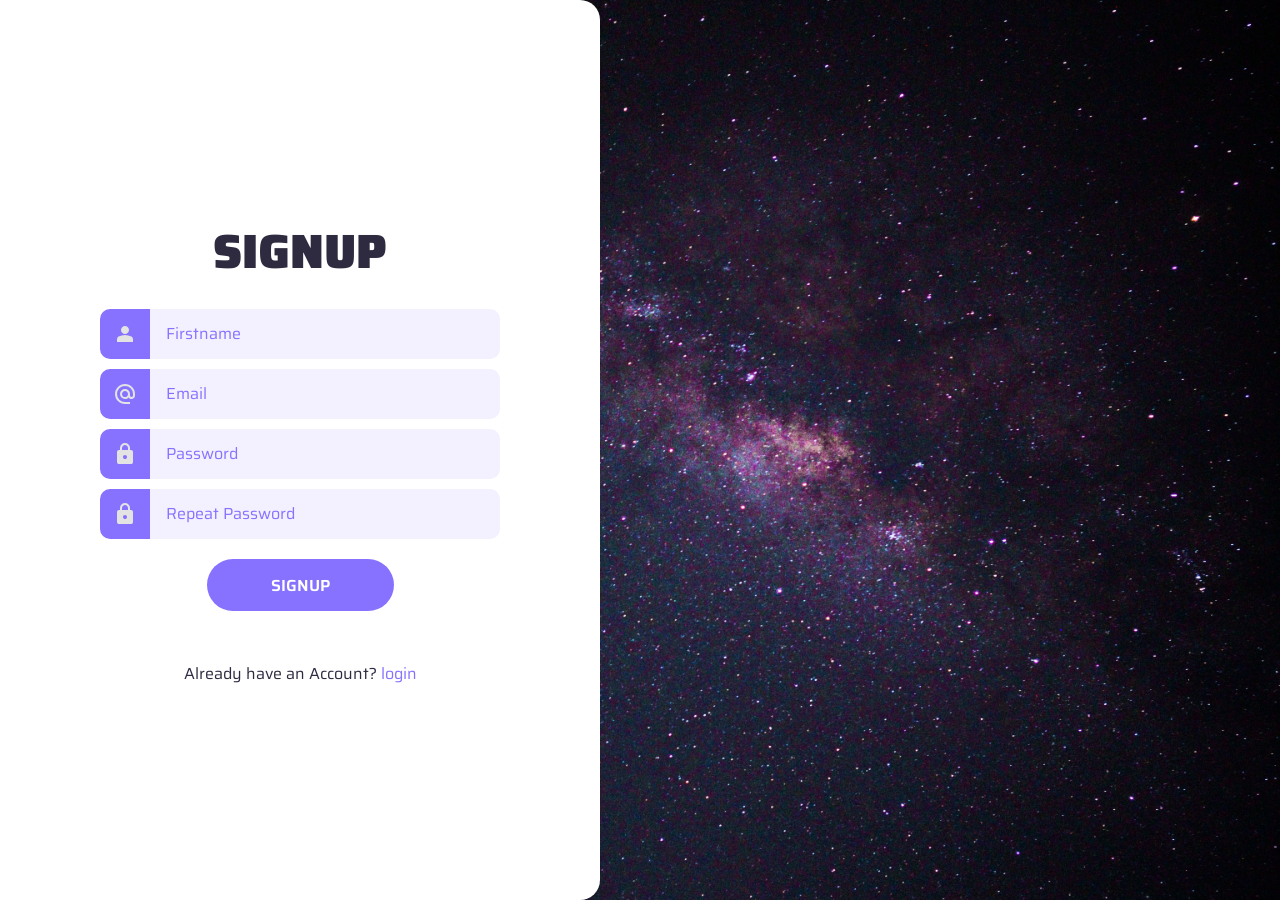
==== index.html @ 73fb26da "Yes" ====
<!DOCTYPE html>
<html lang="en">
<head>
    <meta charset="UTF-8">
    <meta name="viewport" content="width=device-width, initial-scale=1.0">
    <title>Sign Up</title>
    <link rel="stylesheet" href="style5.css">
    <script type="javascipt" src="javascript.js" defer></script>
</head>
<body>
    <div class="wrapper">
        <h1>Signup</h1>
            <form>
                <div>
                    <label for="firstname-input">
                        <svg xmlns="http://www.w3.org/2000/svg" height="24px" viewBox="0 -960 960 960" width="24px" fill="#e3e3e3"><path d="M367-527q-47-47-47-113t47-113q47-47 113-47t113 47q47 47 47 113t-47 113q-47 47-113 47t-113-47ZM160-160v-112q0-34 17.5-62.5T224-378q62-31 126-46.5T480-440q66 0 130 15.5T736-378q29 15 46.5 43.5T800-272v112H160Z"/></svg>
                    </label>
                    <input type="text" name="firstname" id="firstname-input" placeholder="Firstname">
                </div>
                <div>
                    <label for="email-input"><svg xmlns="http://www.w3.org/2000/svg" height="24px" viewBox="0 -960 960 960" width="24px" fill="#e3e3e3"><path d="M480-80q-83 0-156-31.5T197-197q-54-54-85.5-127T80-480q0-83 31.5-156T197-763q54-54 127-85.5T480-880q83 0 156 31.5T763-763q54 54 85.5 127T880-480v58q0 59-40.5 100.5T740-280q-35 0-66-15t-52-43q-29 29-65.5 43.5T480-280q-83 0-141.5-58.5T280-480q0-83 58.5-141.5T480-680q83 0 141.5 58.5T680-480v58q0 26 17 44t43 18q26 0 43-18t17-44v-58q0-134-93-227t-227-93q-134 0-227 93t-93 227q0 134 93 227t227 93h200v80H480Zm85-315q35-35 35-85t-35-85q-35-35-85-35t-85 35q-35 35-35 85t35 85q35 35 85 35t85-35Z"/></svg></label>
                    <input type="email" name="email" id="email-input" placeholder="Email">
                </div>
                <div>
                    <label for="password-input"><svg xmlns="http://www.w3.org/2000/svg" height="24px" viewBox="0 -960 960 960" width="24px" fill="#e3e3e3"><path d="M240-80q-33 0-56.5-23.5T160-160v-400q0-33 23.5-56.5T240-640h40v-80q0-83 58.5-141.5T480-920q83 0 141.5 58.5T680-720v80h40q33 0 56.5 23.5T800-560v400q0 33-23.5 56.5T720-80H240Zm296.5-223.5Q560-327 560-360t-23.5-56.5Q513-440 480-440t-56.5 23.5Q400-393 400-360t23.5 56.5Q447-280 480-280t56.5-23.5ZM360-640h240v-80q0-50-35-85t-85-35q-50 0-85 35t-35 85v80Z"/></svg></label>
                    <input type="password" name="password" id="password-input" placeholder="Password">
                </div>
                <div>
                    <label for="repeat-password-input"><svg xmlns="http://www.w3.org/2000/svg" height="24px" viewBox="0 -960 960 960" width="24px" fill="#e3e3e3"><path d="M240-80q-33 0-56.5-23.5T160-160v-400q0-33 23.5-56.5T240-640h40v-80q0-83 58.5-141.5T480-920q83 0 141.5 58.5T680-720v80h40q33 0 56.5 23.5T800-560v400q0 33-23.5 56.5T720-80H240Zm296.5-223.5Q560-327 560-360t-23.5-56.5Q513-440 480-440t-56.5 23.5Q400-393 400-360t23.5 56.5Q447-280 480-280t56.5-23.5ZM360-640h240v-80q0-50-35-85t-85-35q-50 0-85 35t-35 85v80Z"/></svg></label>
                    <input type="password" name="repeat-password" id="repeat-password-input" placeholder="Repeat Password">
                </div>
                <button type="submit">Signup</button>
            </form>
            <p>Already have an Account? <a href="login.html">login</a></p>
    </div>
</body>
</html>
---- style5.css ----
@import url('https://fonts.googleapis.com/css2?family=Poppins:ital,wght@0,100;0,200;0,300;0,400;0,500;0,600;0,700;0,800;0,900;1,100;1,200;1,300;1,400;1,500;1,600;1,700;1,800;1,900&family=Saira:ital,wght@0,100..900;1,100..900&display=swap');
:root{
    --accent-color:#8672FF;
    --base-color:white;
    --text-color:#2E2B41;
    --input-color:#F3F0FF;
}
*{
    margin:0;
    padding:0;
}
html{
    font-family: "Saira", sans-serif;
    font-size:12pt;
    color:var(--text-color);
    text-align:center;
}
body{
    min-height:100vh;
    background-image:url(pexels-yoka-2162789112-38952876.jpg);
    background-size:cover;
    background-position:right;
    overflow:hidden;
}
.wrapper{
    box-sizing:border-box;
    background-color:var(--base-color);
    height:100vh;
    width:max(40%,600px);
    padding:10px;
    border-radius:0 20px 20px 0;
    display:flex;
    flex-direction:column;
    align-items:center;
    justify-content:center;
}
h1{
    font-size:3rem;
    font-weight:900;
    text-transform:uppercase;
}
form{
    width:min(400px,100%);
    margin-top:20px;
    margin-bottom:50px;
    display:flex;
    flex-direction:column;
    align-items:center;
    gap:10px;
}
form > div{
    width:100%;
    display:flex;
    justify-content:center;
}
form label{
    flex-shrink:0;
    height: 50px;
    width:50px;
    background-color:var(--accent-color);
    fill:var(--base-color);
    color:var(--base-color);
    border-radius: 10px 0 0 10px;
    display:flex;
    justify-content:center;
    align-items:center;
    font-size: 1.5rem;
    font-weight: 500;
}
form input{
    box-sizing:border-box;
    flex-grow:1;
    min-width: 0;
    height:50px;
    padding:1em;
    font:inherit;
    border-radius:0 10px 10px 0;
    border:2px solid var(--input-color);
    border-left:none;
    background-color:var(--input-color);
}
form input:hover{
    border:2px solid var(--accent-color);
}
form input:focus{
    outline:none;
    border-color:var(--text-color);
}
div:has(input:focus) > label{
    background-color:var(--text-color);
}
form input::placeholder{
    color:var(--accent-color);
    opacity:1;
}
form button{
   margin-top:10px;
   border:none;
   border-radius:1000px;
   padding: 0.85em 4em;
   background-color:var(--accent-color);
   color:var(--base-color);
   font:inherit;
   font-weight:600;
   text-transform:uppercase;
   cursor:pointer;
   transition: 150ms ease;
}
form button:hover{
    background-color:var(--text-color);
}
form button:focus{
    outline:none;
    background-color:var(--text-color);
}
a{
    text-decoration:none;
    color:var(--accent-color);
}
a:hover{
    text-decoration:underline;
}
@media(max-width: 1100px){
    .wrapper{
        width:min(600px,100%);
        border-radius:0;
    }
}
form div.incorrect label{
    background-color:#f06272;
}
form div.incorrect input{
    border-color:#f06272;
}
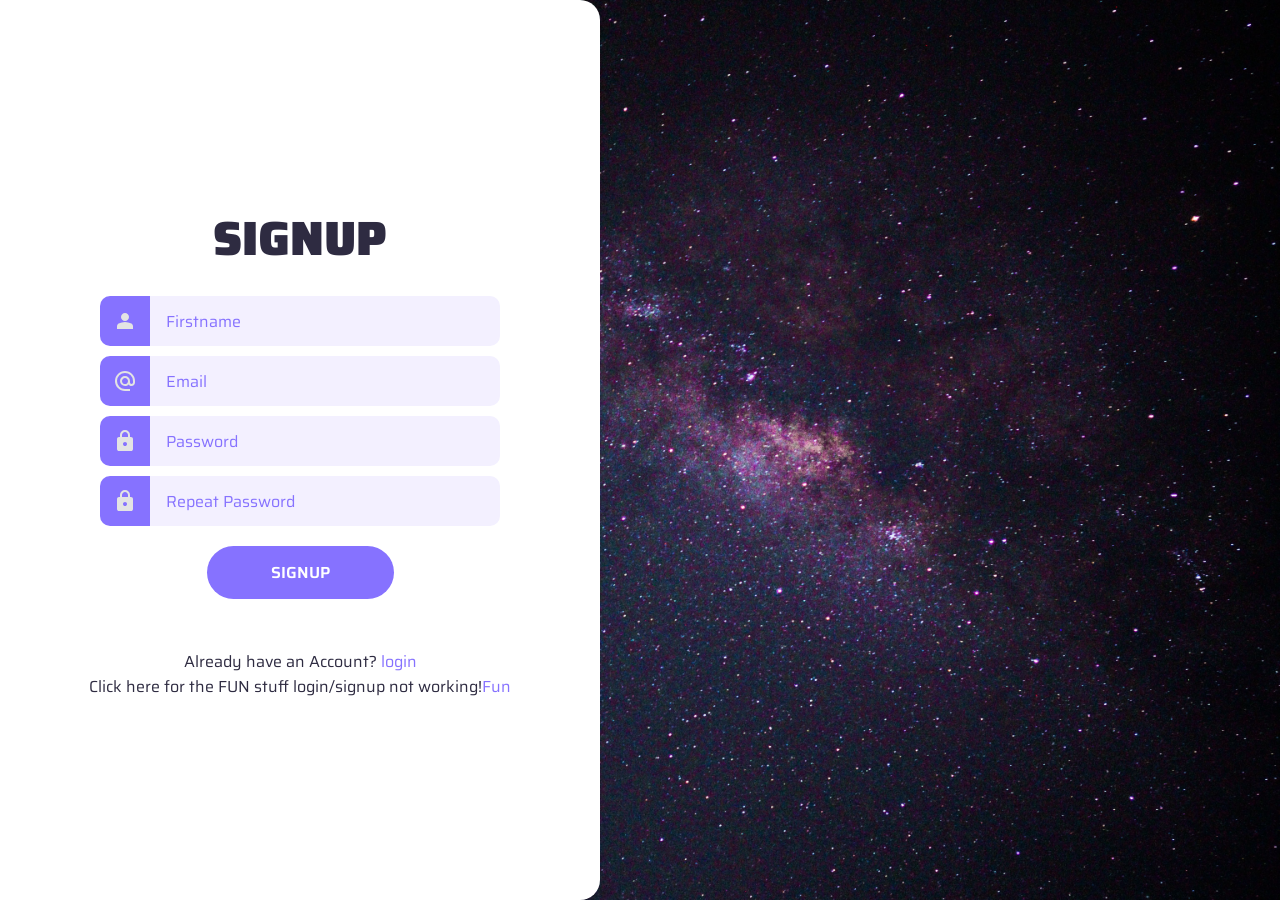
==== commit 55f8a7df: "Enhance signup page with fun link Added a new paragraph for fun link and corrected HTML structure." ====
--- a/index.html
+++ b/index.html
@@ -10,7 +10,8 @@
 <body>
     <div class="wrapper">
         <h1>Signup</h1>
-            <form>
+            <p id="error-message"></p>
+            <form id="form">
                 <div>
                     <label for="firstname-input">
                         <svg xmlns="http://www.w3.org/2000/svg" height="24px" viewBox="0 -960 960 960" width="24px" fill="#e3e3e3"><path d="M367-527q-47-47-47-113t47-113q47-47 113-47t113 47q47 47 47 113t-47 113q-47 47-113 47t-113-47ZM160-160v-112q0-34 17.5-62.5T224-378q62-31 126-46.5T480-440q66 0 130 15.5T736-378q29 15 46.5 43.5T800-272v112H160Z"/></svg>
@@ -32,6 +33,7 @@
                 <button type="submit">Signup</button>
             </form>
             <p>Already have an Account? <a href="login.html">login</a></p>
+            <p id="fun">Click here for the FUN stuff login/signup not working!<a href="Art.html">Fun</a></p>
     </div>
 </body>
 </html>
--- a/style5.css
+++ b/style5.css
@@ -131,4 +131,7 @@
 }
 form div.incorrect input{
     border-color:#f06272;
-}+}
+#error-message{
+    color:#f06272;
+}
